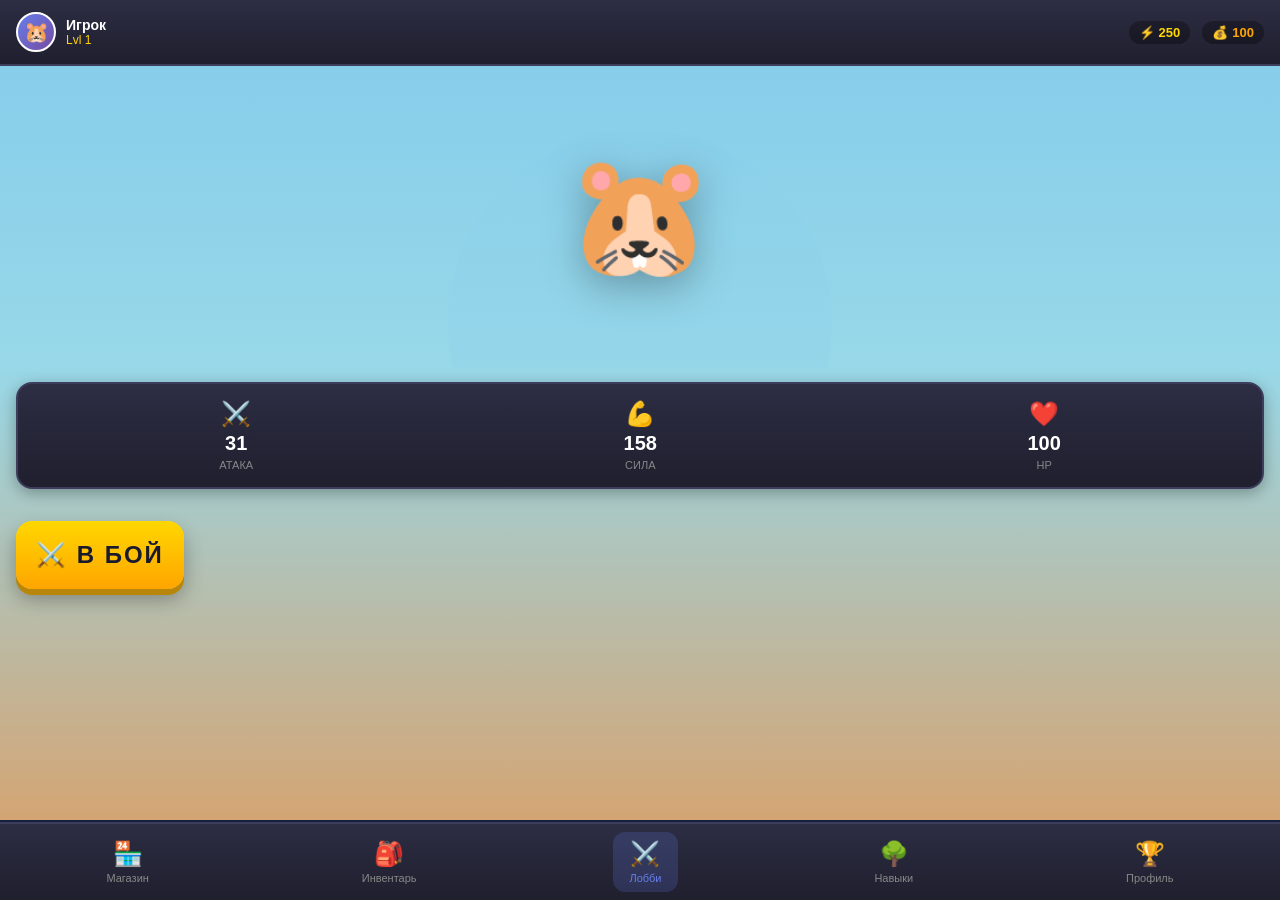
==== webapp/index.html @ 53d618ab "first commit" ====
<!DOCTYPE html>
<html lang="ru">
<head>
    <meta charset="UTF-8" />
    <meta name="viewport" content="width=device-width, initial-scale=1.0, maximum-scale=1.0, user-scalable=no" />
    <title>⚔️ RPG Игра</title>
    <script src="https://telegram.org/js/telegram-web-app.js"></script>
    <style>
        * {
            box-sizing: border-box;
            margin: 0;
            padding: 0;
            -webkit-tap-highlight-color: transparent;
        }

        body {
            font-family: -apple-system, BlinkMacSystemFont, 'Segoe UI', Roboto, Helvetica, Arial, sans-serif;
            background: linear-gradient(180deg, #1a1a2e 0%, #16213e 100%);
            color: white;
            height: 100vh;
            display: flex;
            flex-direction: column;
            overflow: hidden;
            position: relative;
        }

        /* Верхняя панель */
        .top-bar {
            background: linear-gradient(180deg, #2d2d44 0%, #1f1f2e 100%);
            padding: 12px 16px;
            display: flex;
            justify-content: space-between;
            align-items: center;
            border-bottom: 2px solid #3d3d5c;
            box-shadow: 0 2px 10px rgba(0,0,0,0.3);
        }

        .user-info {
            display: flex;
            align-items: center;
            gap: 10px;
        }

        .user-avatar {
            width: 40px;
            height: 40px;
            background: linear-gradient(135deg, #667eea 0%, #764ba2 100%);
            border-radius: 50%;
            display: flex;
            align-items: center;
            justify-content: center;
            font-size: 20px;
            border: 2px solid #fff;
        }

        .user-details {
            display: flex;
            flex-direction: column;
        }

        .username {
            font-weight: bold;
            font-size: 14px;
            color: #fff;
        }

        .user-level {
            font-size: 12px;
            color: #ffd700;
        }

        .resources {
            display: flex;
            gap: 12px;
        }

        .resource {
            display: flex;
            align-items: center;
            gap: 4px;
            background: rgba(0,0,0,0.3);
            padding: 4px 10px;
            border-radius: 20px;
            font-size: 13px;
            font-weight: bold;
        }

        .energy { color: #ffd700; }
        .gold { color: #ffa500; }

        /* Основной контент */
        .main-content {
            flex: 1;
            overflow-y: auto;
            padding-bottom: 80px;
        }

        .screen {
            display: none;
            min-height: 100%;
        }

        .active {
            display: block;
        }

        /* Лобби (главный экран) */
        .lobby-screen {
            background: linear-gradient(180deg, #87CEEB 0%, #98D8E8 40%, #d4a574 100%);
            position: relative;
            min-height: 100%;
        }

        .castle-bg {
            position: absolute;
            top: 0;
            left: 0;
            right: 0;
            height: 40%;
            background: url('data:image/svg+xml,<svg xmlns="http://www.w3.org/2000/svg" viewBox="0 0 100 100"><rect fill="%23d4a574" x="0" y="60" width="100" height="40"/><rect fill="%23c49464" x="10" y="40" width="20" height="60"/><rect fill="%23c49464" x="70" y="35" width="20" height="65"/><rect fill="%23b48454" x="35" y="50" width="30" height="50"/><circle fill="%2387CEEB" cx="50" cy="20" r="15" opacity="0.3"/></svg>');
            background-size: cover;
            opacity: 0.6;
        }

        .character-container {
            position: relative;
            height: 300px;
            display: flex;
            align-items: center;
            justify-content: center;
            z-index: 1;
        }

        .character {
            font-size: 120px;
            filter: drop-shadow(0 10px 20px rgba(0,0,0,0.3));
            animation: float 3s ease-in-out infinite;
        }

        @keyframes float {
            0%, 100% { transform: translateY(0); }
            50% { transform: translateY(-10px); }
        }

        .stats-panel {
            background: linear-gradient(180deg, #2d2d44 0%, #1f1f2e 100%);
            margin: 16px;
            border-radius: 16px;
            padding: 16px;
            display: flex;
            justify-content: space-around;
            box-shadow: 0 4px 15px rgba(0,0,0,0.3);
            border: 2px solid #3d3d5c;
        }

        .stat-item {
            display: flex;
            flex-direction: column;
            align-items: center;
            gap: 4px;
        }

        .stat-icon {
            font-size: 24px;
        }

        .stat-value {
            font-size: 20px;
            font-weight: bold;
            color: #fff;
        }

        .stat-label {
            font-size: 11px;
            color: #888;
            text-transform: uppercase;
        }

        .battle-button {
            margin: 16px;
            padding: 20px;
            background: linear-gradient(180deg, #ffd700 0%, #ffa500 100%);
            border: none;
            border-radius: 16px;
            font-size: 24px;
            font-weight: bold;
            color: #1a1a2e;
            cursor: pointer;
            box-shadow: 0 6px 0 #b8860b, 0 10px 20px rgba(0,0,0,0.3);
            transition: all 0.1s;
            text-transform: uppercase;
            letter-spacing: 2px;
        }

        .battle-button:active {
            transform: translateY(4px);
            box-shadow: 0 2px 0 #b8860b, 0 4px 10px rgba(0,0,0,0.3);
        }

        /* Нижняя навигация */
        .bottom-nav {
            position: fixed;
            bottom: 0;
            left: 0;
            right: 0;
            background: linear-gradient(180deg, #2d2d44 0%, #1f1f2e 100%);
            display: flex;
            justify-content: space-around;
            padding: 8px 0;
            border-top: 2px solid #3d3d5c;
            z-index: 100;
        }

        .nav-item {
            display: flex;
            flex-direction: column;
            align-items: center;
            gap: 4px;
            padding: 8px 16px;
            cursor: pointer;
            transition: all 0.2s;
            border-radius: 12px;
            margin: 0 4px;
        }

        .nav-item.active {
            background: rgba(102, 126, 234, 0.2);
        }

        .nav-icon {
            font-size: 24px;
        }

        .nav-label {
            font-size: 11px;
            color: #888;
            font-weight: 500;
        }

        .nav-item.active .nav-label {
            color: #667eea;
        }

        /* Экраны инвентаря и прокачки */
        .inventory-grid {
            display: grid;
            grid-template-columns: repeat(3, 1fr);
            gap: 12px;
            padding: 16px;
        }

        .equipment-slot {
            aspect-ratio: 1;
            background: linear-gradient(180deg, #2d2d44 0%, #1f1f2e 100%);
            border: 2px solid #3d3d5c;
            border-radius: 12px;
            display: flex;
            flex-direction: column;
            align-items: center;
            justify-content: center;
            gap: 8px;
            cursor: pointer;
            transition: all 0.2s;
        }

        .equipment-slot:hover {
            border-color: #667eea;
            transform: translateY(-2px);
        }

        .equipment-slot.filled {
            border-color: #ffd700;
            background: linear-gradient(180deg, #3d3d5c 0%, #2d2d44 100%);
        }

        .slot-icon {
            font-size: 32px;
        }

        .slot-label {
            font-size: 11px;
            color: #888;
        }

        .slot-bonus {
            font-size: 12px;
            color: #00ff00;
            font-weight: bold;
        }

        /* Дерево навыков */
        .skill-tree {
            padding: 16px;
            display: flex;
            flex-direction: column;
            gap: 16px;
        }

        .skill-row {
            display: flex;
            justify-content: center;
            gap: 16px;
        }

        .skill-node {
            width: 70px;
            height: 70px;
            background: linear-gradient(180deg, #2d2d44 0%, #1f1f2e 100%);
            border: 3px solid #3d3d5c;
            border-radius: 16px;
            display: flex;
            flex-direction: column;
            align-items: center;
            justify-content: center;
            cursor: pointer;
            transition: all 0.2s;
            position: relative;
        }

        .skill-node.unlocked {
            border-color: #667eea;
            background: linear-gradient(180deg, #667eea 0%, #764ba2 100%);
        }

        .skill-node.maxed {
            border-color: #ffd700;
        }

        .skill-icon {
            font-size: 28px;
        }

        .skill-bonus {
            font-size: 12px;
            font-weight: bold;
            margin-top: 2px;
        }

        /* Формы и кнопки */
        .form-container {
            padding: 20px;
            background: linear-gradient(180deg, #2d2d44 0%, #1f1f2e 100%);
            margin: 16px;
            border-radius: 16px;
            border: 2px solid #3d3d5c;
        }

        .form-title {
            font-size: 20px;
            margin-bottom: 20px;
            text-align: center;
            color: #ffd700;
        }

        input, select {
            width: 100%;
            padding: 14px;
            margin: 10px 0;
            background: #1a1a2e;
            border: 2px solid #3d3d5c;
            border-radius: 12px;
            color: white;
            font-size: 16px;
            outline: none;
        }

        input:focus, select:focus {
            border-color: #667eea;
        }

        .action-btn {
            width: 100%;
            padding: 16px;
            margin: 10px 0;
            background: linear-gradient(180deg, #667eea 0%, #764ba2 100%);
            border: none;
            border-radius: 12px;
            color: white;
            font-size: 16px;
            font-weight: bold;
            cursor: pointer;
            transition: all 0.2s;
        }

        .action-btn:active {
            transform: scale(0.98);
        }

        .back-btn {
            background: #3d3d5c;
        }

        /* Бои */
        .battle-arena {
            padding: 20px;
            min-height: 100%;
            background: linear-gradient(180deg, #1a1a2e 0%, #2d1f3d 100%);
        }

        .fighter {
            background: linear-gradient(180deg, #2d2d44 0%, #1f1f2e 100%);
            border-radius: 16px;
            padding: 20px;
            margin: 16px 0;
            border: 2px solid #3d3d5c;
        }

        .fighter-name {
            font-size: 18px;
            font-weight: bold;
            margin-bottom: 12px;
            text-align: center;
        }

        .hp-bar-container {
            background: #1a1a2e;
            height: 24px;
            border-radius: 12px;
            overflow: hidden;
            margin: 8px 0;
            border: 2px solid #3d3d5c;
        }

        .hp-bar {
            height: 100%;
            transition: width 0.3s ease;
            border-radius: 10px;
        }

        .hp-bar.player { background: linear-gradient(90deg, #00ff00, #00cc00); }
        .hp-bar.enemy { background: linear-gradient(90deg, #ff4444, #cc0000); }

        .hp-text {
            text-align: center;
            font-size: 14px;
            margin-top: 4px;
            font-weight: bold;
        }

        .battle-actions {
            display: grid;
            grid-template-columns: 1fr 1fr;
            gap: 12px;
            margin: 20px 0;
        }

        .battle-log {
            background: rgba(0,0,0,0.5);
            border-radius: 12px;
            padding: 12px;
            max-height: 150px;
            overflow-y: auto;
            font-size: 13px;
            margin: 16px 0;
        }

        .log-entry {
            margin: 4px 0;
            padding: 4px;
            border-left: 3px solid #667eea;
            padding-left: 8px;
        }

        /* Toast уведомления */
        .toast {
            position: fixed;
            top: 80px;
            left: 50%;
            transform: translateX(-50%);
            background: linear-gradient(180deg, #2d2d44 0%, #1f1f2e 100%);
            color: white;
            padding: 14px 24px;
            border-radius: 12px;
            z-index: 1000;
            font-size: 14px;
            box-shadow: 0 4px 15px rgba(0,0,0,0.4);
            border: 2px solid #667eea;
            animation: slideDown 0.3s ease;
        }

        @keyframes slideDown {
            from { transform: translateX(-50%) translateY(-20px); opacity: 0; }
            to { transform: translateX(-50%) translateY(0); opacity: 1; }
        }

        /* Скроллбар */
        ::-webkit-scrollbar {
            width: 6px;
        }

        ::-webkit-scrollbar-track {
            background: #1a1a2e;
        }

        ::-webkit-scrollbar-thumb {
            background: #3d3d5c;
            border-radius: 3px;
        }

        ::-webkit-scrollbar-thumb:hover {
            background: #667eea;
        }
    </style>
</head>
<body>
<!-- Верхняя панель -->
<div class="top-bar">
    <div class="user-info">
        <div class="user-avatar">🐹</div>
        <div class="user-details">
            <div class="username" id="top-username">Игрок</div>
            <div class="user-level">Lvl <span id="top-level">1</span></div>
        </div>
    </div>
    <div class="resources">
        <div class="resource energy">⚡ <span id="top-energy">250</span></div>
        <div class="resource gold">💰 <span id="top-gold">100</span></div>
    </div>
</div>

<!-- Основной контент -->
<div class="main-content">
    <!-- Лобби -->
    <div id="lobby-screen" class="screen active lobby-screen">
        <div class="castle-bg"></div>
        <div class="character-container">
            <div class="character" id="lobby-character">🐹</div>
        </div>

        <div class="stats-panel">
            <div class="stat-item">
                <div class="stat-icon">⚔️</div>
                <div class="stat-value" id="stat-attack">31</div>
                <div class="stat-label">Атака</div>
            </div>
            <div class="stat-item">
                <div class="stat-icon">💪</div>
                <div class="stat-value" id="stat-power">158</div>
                <div class="stat-label">Сила</div>
            </div>
            <div class="stat-item">
                <div class="stat-icon">❤️</div>
                <div class="stat-value" id="stat-hp">100</div>
                <div class="stat-label">HP</div>
            </div>
        </div>

        <button class="battle-button" onclick="showScreen('battle-select')">
            ⚔️ В БОЙ
        </button>
    </div>

    <!-- Создание персонажа -->
    <div id="create-screen" class="screen">
        <div class="form-container">
            <div class="form-title">🆕 Создание героя</div>
            <input type="text" id="name" placeholder="Имя персонажа" maxlength="30" />
            <select id="race">
                <option value="Человек">🧑 Человек</option>
                <option value="Эльф">🧝 Эльф</option>
                <option value="Орк">👹 Орк</option>
                <option value="Гном">🧔 Гном</option>
                <option value="Некромант">💀 Некромант</option>
            </select>
            <select id="class">
                <option value="Воин">⚔️ Воин</option>
                <option value="Маг">🔮 Маг</option>
                <option value="Лучник">🏹 Лучник</option>
                <option value="Вор">🎭 Вор</option>
                <option value="Жрец">🩸 Жрец</option>
                <option value="Паладин">🛡️ Паладин</option>
            </select>
            <button class="action-btn" onclick="createCharacter()">Создать героя</button>
        </div>
    </div>

    <!-- Выбор боя -->
    <div id="battle-select-screen" class="screen">
        <div class="form-container">
            <div class="form-title">⚔️ Выбор противника</div>
            <button class="action-btn" onclick="startBattle('Слизень', 1)">🦠 Слизень (Lvl 1)</button>
            <button class="action-btn" onclick="startBattle('Волк', 3)">🐺 Волк (Lvl 3)</button>
            <button class="action-btn" onclick="startBattle('Орк', 5)">👹 Орк (Lvl 5)</button>
            <button class="action-btn" onclick="startBattle('Дракон', 10)">🐉 Дракон (Lvl 10)</button>
            <button class="action-btn back-btn" onclick="showScreen('lobby')">← Назад</button>
        </div>
    </div>

    <!-- Бой -->
    <div id="battle-screen" class="screen">
        <div class="battle-arena">
            <div class="fighter">
                <div class="fighter-name">️ Ваш герой</div>
                <div class="hp-bar-container">
                    <div id="player-hp-bar" class="hp-bar player" style="width: 100%"></div>
                </div>
                <div class="hp-text"><span id="player-hp">100</span> / <span id="player-max-hp">100</span> HP</div>
            </div>

            <div class="fighter">
                <div class="fighter-name" id="monster-name">👹 Монстр</div>
                <div class="hp-bar-container">
                    <div id="monster-hp-bar" class="hp-bar enemy" style="width: 100%"></div>
                </div>
                <div class="hp-text"><span id="monster-hp">50</span> / <span id="monster-max-hp">50</span> HP</div>
            </div>

            <div class="battle-actions">
                <button class="action-btn" onclick="playerAttack()">⚔️ Атака</button>
                <button class="action-btn" id="potion-btn" onclick="useHealthPotion()">🧪 Зелье</button>
            </div>

            <div class="battle-log" id="battle-log"></div>
        </div>
    </div>

    <!-- Инвентарь -->
    <div id="inventory-screen" class="screen">
        <div class="form-container">
            <div class="form-title">🎒 Экипировка</div>
        </div>
        <div class="inventory-grid">
            <div class="equipment-slot" onclick="equipItem('weapon')">
                <div class="slot-icon">⚔️</div>
                <div class="slot-label">Оружие</div>
                <div class="slot-bonus" id="bonus-weapon">+0</div>
            </div>
            <div class="equipment-slot" onclick="equipItem('helmet')">
                <div class="slot-icon">🪖</div>
                <div class="slot-label">Шлем</div>
                <div class="slot-bonus" id="bonus-helmet">+0</div>
            </div>
            <div class="equipment-slot" onclick="equipItem('armor')">
                <div class="slot-icon">👕</div>
                <div class="slot-label">Броня</div>
                <div class="slot-bonus" id="bonus-armor">+0</div>
            </div>
            <div class="equipment-slot" onclick="equipItem('boots')">
                <div class="slot-icon">👢</div>
                <div class="slot-label">Сапоги</div>
                <div class="slot-bonus" id="bonus-boots">+0</div>
            </div>
            <div class="equipment-slot" onclick="equipItem('ring')">
                <div class="slot-icon">💍</div>
                <div class="slot-label">Кольцо</div>
                <div class="slot-bonus" id="bonus-ring">+0</div>
            </div>
            <div class="equipment-slot" onclick="equipItem('amulet')">
                <div class="slot-icon">📿</div>
                <div class="slot-label">Амулет</div>
                <div class="slot-bonus" id="bonus-amulet">+0</div>
            </div>
        </div>
        <div class="form-container" style="margin-top: 16px;">
            <div class="form-title">🎒 Предметы</div>
            <div id="inventory-items">
                <p style="text-align: center; color: #888; padding: 20px;">Инвентарь пуст</p>
            </div>
        </div>
    </div>

    <!-- Дерево навыков -->
    <div id="skill-tree-screen" class="screen">
        <div class="form-container">
            <div class="form-title">🌳 Дерево навыков</div>
            <div style="text-align: center; margin-bottom: 16px; color: #ffd700;">
                Очки навыков: <span id="skill-points">0</span>
            </div>
        </div>
        <div class="skill-tree">
            <div class="skill-row">
                <div class="skill-node unlocked" onclick="upgradeSkill('str')">
                    <div class="skill-icon">💪</div>
                    <div class="skill-bonus">+5</div>
                </div>
                <div class="skill-node unlocked" onclick="upgradeSkill('con')">
                    <div class="skill-icon">❤️</div>
                    <div class="skill-bonus">+14</div>
                </div>
                <div class="skill-node unlocked" onclick="upgradeSkill('dex')">
                    <div class="skill-icon">⚡</div>
                    <div class="skill-bonus">+2</div>
                </div>
            </div>
            <div class="skill-row">
                <div class="skill-node" onclick="upgradeSkill('str2')">
                    <div class="skill-icon">💀</div>
                    <div class="skill-bonus">+2%</div>
                </div>
                <div class="skill-node" onclick="upgradeSkill('con2')">
                    <div class="skill-icon">️</div>
                    <div class="skill-bonus">+15</div>
                </div>
                <div class="skill-node" onclick="upgradeSkill('dex2')">
                    <div class="skill-icon">🎯</div>
                    <div class="skill-bonus">+2</div>
                </div>
            </div>
        </div>
    </div>

    <!-- Магазин -->
    <div id="shop-screen" class="screen">
        <div class="form-container">
            <div class="form-title">🛒 Магазин</div>
            <button class="action-btn" onclick="buyItem('health_potion')">🧪 Зелье здоровья (+50 HP)<br><small>100 💰</small></button>
            <button class="action-btn" onclick="buyItem('mana_potion')">⚡ Зелье маны (+30 MP)<br><small>80 💰</small></button>
            <button class="action-btn" onclick="buyItem('sword')">⚔️ Меч (+10 ATK)<br><small>500 💰</small></button>
            <button class="action-btn" onclick="buyItem('shield')">🛡️ Щит (+15 DEF)<br><small>450 💰</small></button>
        </div>
    </div>

    <!-- Профиль -->
    <div id="profile-screen" class="screen">
        <div class="form-container">
            <div class="form-title">👤 Профиль</div>
            <div style="text-align: center; margin: 20px 0;">
                <div style="font-size: 80px; margin-bottom: 10px;">🐹</div>
                <div style="font-size: 24px; font-weight: bold;" id="p-name">Игрок</div>
                <div style="color: #ffd700; margin-top: 8px;">Уровень <span id="p-level">1</span></div>
            </div>
            <div style="background: #1a1a2e; padding: 16px; border-radius: 12px; margin: 12px 0;">
                <div style="display: flex; justify-content: space-between; margin: 8px 0;">
                    <span>Опыт:</span>
                    <span id="p-exp">0 / 100</span>
                </div>
                <div style="display: flex; justify-content: space-between; margin: 8px 0;">
                    <span>Золото:</span>
                    <span id="p-gold" style="color: #ffd700;">100</span>
                </div>
                <div style="display: flex; justify-content: space-between; margin: 8px 0;">
                    <span>Побед:</span>
                    <span id="p-wins">0</span>
                </div>
            </div>
        </div>
    </div>
</div>

<!-- Нижняя навигация -->
<div class="bottom-nav">
    <div class="nav-item" onclick="showScreen('shop')">
        <div class="nav-icon">🏪</div>
        <div class="nav-label">Магазин</div>
    </div>
    <div class="nav-item" onclick="showScreen('inventory')">
        <div class="nav-icon">🎒</div>
        <div class="nav-label">Инвентарь</div>
    </div>
    <div class="nav-item active" onclick="showScreen('lobby')">
        <div class="nav-icon">⚔️</div>
        <div class="nav-label">Лобби</div>
    </div>
    <div class="nav-item" onclick="showScreen('skill-tree')">
        <div class="nav-icon">🌳</div>
        <div class="nav-label">Навыки</div>
    </div>
    <div class="nav-item" onclick="showScreen('profile')">
        <div class="nav-icon">🏆</div>
        <div class="nav-label">Профиль</div>
    </div>
</div>

<script>
    const tg = Telegram.WebApp;
    tg.expand();
    tg.ready();

    // Глобальные переменные
    let playerData = {
        name: 'Игрок',
        level: 1,
        exp: 0,
        gold: 100,
        energy: 250,
        attack: 31,
        power: 158,
        hp: 100,
        maxHp: 100,
        inventory: {},
        equipment: {},
        skillPoints: 0
    };

    let battleState = null;

    // Навигация
    function showScreen(screenId) {
        // Скрываем все экраны
        document.querySelectorAll('.screen').forEach(s => s.classList.remove('active'));

        // Показываем нужный
        const targetScreen = document.getElementById(screenId + '-screen');
        if (targetScreen) {
            targetScreen.classList.add('active');
        }

        // Обновляем активную кнопку навигации
        document.querySelectorAll('.nav-item').forEach(item => {
            item.classList.remove('active');
        });

        // Находим соответствующую кнопку (упрощённо)
        const navMap = {
            'lobby': 2,
            'inventory': 1,
            'skill-tree': 3,
            'shop': 0,
            'profile': 4
        };

        if (navMap[screenId] !== undefined) {
            document.querySelectorAll('.nav-item')[navMap[screenId]].classList.add('active');
        }

        // Загружаем данные если нужно
        if (screenId === 'profile') loadPlayer();
        if (screenId === 'inventory') loadInventory();
        if (screenId === 'lobby') updateLobby();
    }

    // Обновление лобби
    function updateLobby() {
        document.getElementById('stat-attack').textContent = playerData.attack;
        document.getElementById('stat-power').textContent = playerData.power;
        document.getElementById('stat-hp').textContent = playerData.hp;
        updateTopBar();
    }

    // Обновление верхней панели
    function updateTopBar() {
        document.getElementById('top-username').textContent = playerData.name;
        document.getElementById('top-level').textContent = playerData.level;
        document.getElementById('top-energy').textContent = playerData.energy;
        document.getElementById('top-gold').textContent = playerData.gold;
    }

    // Toast уведомления
    function showToast(message) {
        const existing = document.querySelector('.toast');
        if (existing) existing.remove();

        const toast = document.createElement('div');
        toast.className = 'toast';
        toast.textContent = message;
        document.body.appendChild(toast);
        setTimeout(() => toast.remove(), 3000);
    }

    // Создание персонажа
    async function createCharacter() {
        const name = document.getElementById("name").value.trim();
        const race = document.getElementById("race").value;
        const cls = document.getElementById("class").value;

        if (name.length < 3) {
            showToast("Имя должно быть от 3 символов");
            return;
        }

        const baseAttrs = {
            "Воин": { str: 8, con: 10, dex: 6, int: 4 },
            "Маг": { str: 4, con: 5, dex: 6, int: 10 },
            "Лучник": { str: 6, con: 6, dex: 10, int: 6 },
            "Вор": { str: 5, con: 5, dex: 12, int: 6 },
            "Жрец": { str: 5, con: 7, dex: 6, int: 9 },
            "Паладин": { str: 9, con: 9, dex: 5, int: 7 }
        };

        playerData.name = name;
        playerData.attack = baseAttrs[cls].str * 3;
        playerData.power = baseAttrs[cls].con * 10;
        playerData.maxHp = baseAttrs[cls].con * 10;
        playerData.hp = playerData.maxHp;

        showToast(`Герой ${name} создан!`);
        updateTopBar();
        updateLobby();
        showScreen('lobby');
    }

    // Загрузка игрока
    async function loadPlayer() {
        document.getElementById('p-name').textContent = playerData.name;
        document.getElementById('p-level').textContent = playerData.level;
        document.getElementById('p-exp').textContent = `${playerData.exp} / ${playerData.level * 100}`;
        document.getElementById('p-gold').textContent = playerData.gold;
    }

    // Инвентарь
    async function loadInventory() {
        const container = document.getElementById('inventory-items');
        if (Object.keys(playerData.inventory).length === 0) {
            container.innerHTML = '<p style="text-align: center; color: #888; padding: 20px;">Инвентарь пуст</p>';
        } else {
            container.innerHTML = '';
            for (const [item, count] of Object.entries(playerData.inventory)) {
                const div = document.createElement('div');
                div.style.cssText = 'background: #1a1a2e; padding: 12px; margin: 8px 0; border-radius: 8px; display: flex; justify-content: space-between; align-items: center;';
                div.innerHTML = `
                    <span>${getItemName(item)} ×${count}</span>
                    <button onclick="useItem('${item}')" style="background: #667eea; border: none; color: white; padding: 6px 12px; border-radius: 6px; cursor: pointer;">Использовать</button>
                `;
                container.appendChild(div);
            }
        }
    }

    function getItemName(item) {
        const names = {
            'health_potion': '🧪 Зелье здоровья',
            'mana_potion': '⚡ Зелье маны',
            'sword': '⚔️ Меч',
            'shield': '🛡️ Щит'
        };
        return names[item] || item;
    }

    async function useItem(item) {
        if (item === 'health_potion') {
            playerData.hp = Math.min(playerData.maxHp, playerData.hp + 50);
            playerData.inventory[item]--;
            if (playerData.inventory[item] <= 0) delete playerData.inventory[item];
            showToast('HP восстановлено!');
            updateLobby();
            loadInventory();
        }
    }

    function equipItem(slot) {
        showToast('Слот экипировки: ' + slot);
    }

    // Боевая система
    function startBattle(monsterName, level) {
        battleState = {
            monster: {
                name: monsterName,
                level,
                hp: level * 20,
                maxHp: level * 20,
                attack: Math.floor(level * 3 + Math.random() * 5)
            },
            player: {
                hp: playerData.hp,
                maxHp: playerData.maxHp,
                attack: playerData.attack
            }
        };

        document.getElementById('monster-name').textContent = `👹 ${monsterName} (Lvl ${level})`;
        document.getElementById('monster-hp').textContent = battleState.monster.hp;
        document.getElementById('monster-max-hp').textContent = battleState.monster.maxHp;
        document.getElementById('monster-hp-bar').style.width = '100%';

        document.getElementById('player-hp').textContent = battleState.player.hp;
        document.getElementById('player-max-hp').textContent = battleState.player.maxHp;
        document.getElementById('player-hp-bar').style.width = '100%';

        document.getElementById('battle-log').innerHTML = '';
        logBattle(`⚔️ Бой начался! Вы против ${monsterName} (ур. ${level})`);

        updatePotionButton();
        showScreen('battle');
    }

    function logBattle(text) {
        const log = document.getElementById('battle-log');
        const entry = document.createElement('div');
        entry.className = 'log-entry';
        entry.textContent = text;
        log.appendChild(entry);
        log.scrollTop = log.scrollHeight;
    }

    function playerAttack() {
        if (!battleState) return;

        const damage = Math.floor(battleState.player.attack * (0.8 + Math.random() * 0.4));
        battleState.monster.hp = Math.max(0, battleState.monster.hp - damage);

        updateMonsterHP();
        logBattle(`💥 Вы нанесли ${damage} урона!`);

        if (battleState.monster.hp <= 0) {
            setTimeout(() => endBattle(true), 500);
            return;
        }

        setTimeout(monsterAttack, 800);
    }

    function monsterAttack() {
        if (!battleState) return;

        const damage = Math.floor(battleState.monster.attack * (0.8 + Math.random() * 0.4));
        battleState.player.hp = Math.max(0, battleState.player.hp - damage);

        updatePlayerHP();
        logBattle(`🩸 ${battleState.monster.name} наносит ${damage} урона!`);

        if (battleState.player.hp <= 0) {
            setTimeout(() => endBattle(false), 500);
        }
    }

    function updateMonsterHP() {
        const { hp, maxHp } = battleState.monster;
        document.getElementById('monster-hp').textContent = hp;
        document.getElementById('monster-hp-bar').style.width = `${(hp / maxHp) * 100}%`;
    }

    function updatePlayerHP() {
        const { hp, maxHp } = battleState.player;
        document.getElementById('player-hp').textContent = hp;
        document.getElementById('player-hp-bar').style.width = `${(hp / maxHp) * 100}%`;
        playerData.hp = hp;
    }

    function updatePotionButton() {
        const potionBtn = document.getElementById('potion-btn');
        const hasPotion = playerData.inventory['health_potion'] > 0;
        potionBtn.disabled = !hasPotion;
        potionBtn.style.opacity = hasPotion ? '1' : '0.5';
    }

    function useHealthPotion() {
        if (battleState.player.hp >= battleState.player.maxHp) {
            showToast("HP полон!");
            return;
        }
        if (!playerData.inventory['health_potion']) {
            showToast("Нет зелий!");
            return;
        }

        battleState.player.hp = Math.min(battleState.player.maxHp, battleState.player.hp + 50);
        updatePlayerHP();
        playerData.inventory['health_potion']--;
        logBattle("💚 Вы использовали зелье здоровья!");
        updatePotionButton();
    }

    async function endBattle(win) {
        if (win) {
            const expReward = battleState.monster.level * 50;
            const goldReward = battleState.monster.level * 30;

            playerData.exp += expReward;
            playerData.gold += goldReward;

            // Level up check
            if (playerData.exp >= playerData.level * 100) {
                playerData.level++;
                playerData.exp = 0;
                playerData.maxHp += 20;
                playerData.hp = playerData.maxHp;
                playerData.attack += 5;
                showToast(`🎉 Уровень повышен! Теперь ${playerData.level}!`);
            } else {
                showToast(`🏆 Победа! +${expReward} XP, +${goldReward} 💰`);
            }

            logBattle(`✅ Победа! Получено ${expReward} опыта и ${goldReward} золота.`);
        } else {
            logBattle("💀 Вы проиграли...");
            showToast("Поражение...");
        }

        setTimeout(() => {
            updateTopBar();
            updateLobby();
            showScreen('lobby');
        }, 2000);
    }

    // Магазин
    function buyItem(item) {
        const prices = {
            'health_potion': 100,
            'mana_potion': 80,
            'sword': 500,
            'shield': 450
        };

        if (playerData.gold >= prices[item]) {
            playerData.gold -= prices[item];
            playerData.inventory[item] = (playerData.inventory[item] || 0) + 1;
            showToast(`Куплено: ${getItemName(item)}`);
            updateTopBar();
        } else {
            showToast("Недостаточно золота!");
        }
    }

    // Навыки
    function upgradeSkill(skill) {
        if (playerData.skillPoints > 0) {
            playerData.skillPoints--;
            showToast(`Навык ${skill} улучшен!`);
            document.getElementById('skill-points').textContent = playerData.skillPoints;
        } else {
            showToast("Нет очков навыков!");
        }
    }

    // Инициализация
    window.addEventListener('load', () => {
        updateTopBar();
        updateLobby();

        // Проверяем Telegram WebApp
        if (tg.initDataUnsafe?.user) {
            const user = tg.initDataUnsafe.user;
            playerData.name = user.first_name || 'Игрок';
            updateTopBar();
        }
    });
</script>
</body>
</html>
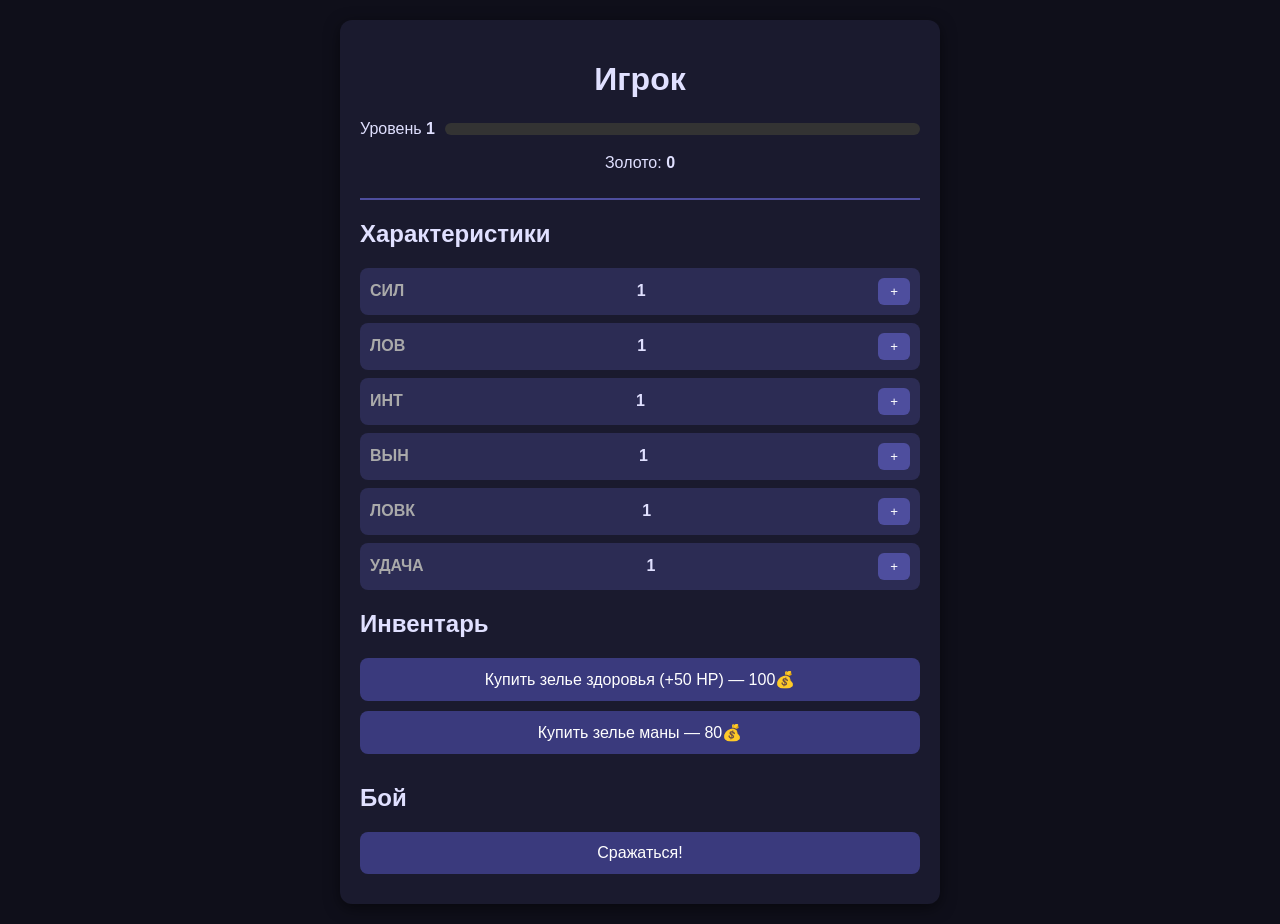
==== commit 132fa134: "обавил продвинутое меню персонажа" ====
--- a/webapp/index.html
+++ b/webapp/index.html
@@ -2,1120 +2,74 @@
 <html lang="ru">
 <head>
     <meta charset="UTF-8" />
-    <meta name="viewport" content="width=device-width, initial-scale=1.0, maximum-scale=1.0, user-scalable=no" />
-    <title>⚔️ RPG Игра</title>
-    <script src="https://telegram.org/js/telegram-web-app.js"></script>
-    <style>
-        * {
-            box-sizing: border-box;
-            margin: 0;
-            padding: 0;
-            -webkit-tap-highlight-color: transparent;
-        }
-
-        body {
-            font-family: -apple-system, BlinkMacSystemFont, 'Segoe UI', Roboto, Helvetica, Arial, sans-serif;
-            background: linear-gradient(180deg, #1a1a2e 0%, #16213e 100%);
-            color: white;
-            height: 100vh;
-            display: flex;
-            flex-direction: column;
-            overflow: hidden;
-            position: relative;
-        }
-
-        /* Верхняя панель */
-        .top-bar {
-            background: linear-gradient(180deg, #2d2d44 0%, #1f1f2e 100%);
-            padding: 12px 16px;
-            display: flex;
-            justify-content: space-between;
-            align-items: center;
-            border-bottom: 2px solid #3d3d5c;
-            box-shadow: 0 2px 10px rgba(0,0,0,0.3);
-        }
-
-        .user-info {
-            display: flex;
-            align-items: center;
-            gap: 10px;
-        }
-
-        .user-avatar {
-            width: 40px;
-            height: 40px;
-            background: linear-gradient(135deg, #667eea 0%, #764ba2 100%);
-            border-radius: 50%;
-            display: flex;
-            align-items: center;
-            justify-content: center;
-            font-size: 20px;
-            border: 2px solid #fff;
-        }
-
-        .user-details {
-            display: flex;
-            flex-direction: column;
-        }
-
-        .username {
-            font-weight: bold;
-            font-size: 14px;
-            color: #fff;
-        }
-
-        .user-level {
-            font-size: 12px;
-            color: #ffd700;
-        }
-
-        .resources {
-            display: flex;
-            gap: 12px;
-        }
-
-        .resource {
-            display: flex;
-            align-items: center;
-            gap: 4px;
-            background: rgba(0,0,0,0.3);
-            padding: 4px 10px;
-            border-radius: 20px;
-            font-size: 13px;
-            font-weight: bold;
-        }
-
-        .energy { color: #ffd700; }
-        .gold { color: #ffa500; }
-
-        /* Основной контент */
-        .main-content {
-            flex: 1;
-            overflow-y: auto;
-            padding-bottom: 80px;
-        }
-
-        .screen {
-            display: none;
-            min-height: 100%;
-        }
-
-        .active {
-            display: block;
-        }
-
-        /* Лобби (главный экран) */
-        .lobby-screen {
-            background: linear-gradient(180deg, #87CEEB 0%, #98D8E8 40%, #d4a574 100%);
-            position: relative;
-            min-height: 100%;
-        }
-
-        .castle-bg {
-            position: absolute;
-            top: 0;
-            left: 0;
-            right: 0;
-            height: 40%;
-            background: url('data:image/svg+xml,<svg xmlns="http://www.w3.org/2000/svg" viewBox="0 0 100 100"><rect fill="%23d4a574" x="0" y="60" width="100" height="40"/><rect fill="%23c49464" x="10" y="40" width="20" height="60"/><rect fill="%23c49464" x="70" y="35" width="20" height="65"/><rect fill="%23b48454" x="35" y="50" width="30" height="50"/><circle fill="%2387CEEB" cx="50" cy="20" r="15" opacity="0.3"/></svg>');
-            background-size: cover;
-            opacity: 0.6;
-        }
-
-        .character-container {
-            position: relative;
-            height: 300px;
-            display: flex;
-            align-items: center;
-            justify-content: center;
-            z-index: 1;
-        }
-
-        .character {
-            font-size: 120px;
-            filter: drop-shadow(0 10px 20px rgba(0,0,0,0.3));
-            animation: float 3s ease-in-out infinite;
-        }
-
-        @keyframes float {
-            0%, 100% { transform: translateY(0); }
-            50% { transform: translateY(-10px); }
-        }
-
-        .stats-panel {
-            background: linear-gradient(180deg, #2d2d44 0%, #1f1f2e 100%);
-            margin: 16px;
-            border-radius: 16px;
-            padding: 16px;
-            display: flex;
-            justify-content: space-around;
-            box-shadow: 0 4px 15px rgba(0,0,0,0.3);
-            border: 2px solid #3d3d5c;
-        }
-
-        .stat-item {
-            display: flex;
-            flex-direction: column;
-            align-items: center;
-            gap: 4px;
-        }
-
-        .stat-icon {
-            font-size: 24px;
-        }
-
-        .stat-value {
-            font-size: 20px;
-            font-weight: bold;
-            color: #fff;
-        }
-
-        .stat-label {
-            font-size: 11px;
-            color: #888;
-            text-transform: uppercase;
-        }
-
-        .battle-button {
-            margin: 16px;
-            padding: 20px;
-            background: linear-gradient(180deg, #ffd700 0%, #ffa500 100%);
-            border: none;
-            border-radius: 16px;
-            font-size: 24px;
-            font-weight: bold;
-            color: #1a1a2e;
-            cursor: pointer;
-            box-shadow: 0 6px 0 #b8860b, 0 10px 20px rgba(0,0,0,0.3);
-            transition: all 0.1s;
-            text-transform: uppercase;
-            letter-spacing: 2px;
-        }
-
-        .battle-button:active {
-            transform: translateY(4px);
-            box-shadow: 0 2px 0 #b8860b, 0 4px 10px rgba(0,0,0,0.3);
-        }
-
-        /* Нижняя навигация */
-        .bottom-nav {
-            position: fixed;
-            bottom: 0;
-            left: 0;
-            right: 0;
-            background: linear-gradient(180deg, #2d2d44 0%, #1f1f2e 100%);
-            display: flex;
-            justify-content: space-around;
-            padding: 8px 0;
-            border-top: 2px solid #3d3d5c;
-            z-index: 100;
-        }
-
-        .nav-item {
-            display: flex;
-            flex-direction: column;
-            align-items: center;
-            gap: 4px;
-            padding: 8px 16px;
-            cursor: pointer;
-            transition: all 0.2s;
-            border-radius: 12px;
-            margin: 0 4px;
-        }
-
-        .nav-item.active {
-            background: rgba(102, 126, 234, 0.2);
-        }
-
-        .nav-icon {
-            font-size: 24px;
-        }
-
-        .nav-label {
-            font-size: 11px;
-            color: #888;
-            font-weight: 500;
-        }
-
-        .nav-item.active .nav-label {
-            color: #667eea;
-        }
-
-        /* Экраны инвентаря и прокачки */
-        .inventory-grid {
-            display: grid;
-            grid-template-columns: repeat(3, 1fr);
-            gap: 12px;
-            padding: 16px;
-        }
-
-        .equipment-slot {
-            aspect-ratio: 1;
-            background: linear-gradient(180deg, #2d2d44 0%, #1f1f2e 100%);
-            border: 2px solid #3d3d5c;
-            border-radius: 12px;
-            display: flex;
-            flex-direction: column;
-            align-items: center;
-            justify-content: center;
-            gap: 8px;
-            cursor: pointer;
-            transition: all 0.2s;
-        }
-
-        .equipment-slot:hover {
-            border-color: #667eea;
-            transform: translateY(-2px);
-        }
-
-        .equipment-slot.filled {
-            border-color: #ffd700;
-            background: linear-gradient(180deg, #3d3d5c 0%, #2d2d44 100%);
-        }
-
-        .slot-icon {
-            font-size: 32px;
-        }
-
-        .slot-label {
-            font-size: 11px;
-            color: #888;
-        }
-
-        .slot-bonus {
-            font-size: 12px;
-            color: #00ff00;
-            font-weight: bold;
-        }
-
-        /* Дерево навыков */
-        .skill-tree {
-            padding: 16px;
-            display: flex;
-            flex-direction: column;
-            gap: 16px;
-        }
-
-        .skill-row {
-            display: flex;
-            justify-content: center;
-            gap: 16px;
-        }
-
-        .skill-node {
-            width: 70px;
-            height: 70px;
-            background: linear-gradient(180deg, #2d2d44 0%, #1f1f2e 100%);
-            border: 3px solid #3d3d5c;
-            border-radius: 16px;
-            display: flex;
-            flex-direction: column;
-            align-items: center;
-            justify-content: center;
-            cursor: pointer;
-            transition: all 0.2s;
-            position: relative;
-        }
-
-        .skill-node.unlocked {
-            border-color: #667eea;
-            background: linear-gradient(180deg, #667eea 0%, #764ba2 100%);
-        }
-
-        .skill-node.maxed {
-            border-color: #ffd700;
-        }
-
-        .skill-icon {
-            font-size: 28px;
-        }
-
-        .skill-bonus {
-            font-size: 12px;
-            font-weight: bold;
-            margin-top: 2px;
-        }
-
-        /* Формы и кнопки */
-        .form-container {
-            padding: 20px;
-            background: linear-gradient(180deg, #2d2d44 0%, #1f1f2e 100%);
-            margin: 16px;
-            border-radius: 16px;
-            border: 2px solid #3d3d5c;
-        }
-
-        .form-title {
-            font-size: 20px;
-            margin-bottom: 20px;
-            text-align: center;
-            color: #ffd700;
-        }
-
-        input, select {
-            width: 100%;
-            padding: 14px;
-            margin: 10px 0;
-            background: #1a1a2e;
-            border: 2px solid #3d3d5c;
-            border-radius: 12px;
-            color: white;
-            font-size: 16px;
-            outline: none;
-        }
-
-        input:focus, select:focus {
-            border-color: #667eea;
-        }
-
-        .action-btn {
-            width: 100%;
-            padding: 16px;
-            margin: 10px 0;
-            background: linear-gradient(180deg, #667eea 0%, #764ba2 100%);
-            border: none;
-            border-radius: 12px;
-            color: white;
-            font-size: 16px;
-            font-weight: bold;
-            cursor: pointer;
-            transition: all 0.2s;
-        }
-
-        .action-btn:active {
-            transform: scale(0.98);
-        }
-
-        .back-btn {
-            background: #3d3d5c;
-        }
-
-        /* Бои */
-        .battle-arena {
-            padding: 20px;
-            min-height: 100%;
-            background: linear-gradient(180deg, #1a1a2e 0%, #2d1f3d 100%);
-        }
-
-        .fighter {
-            background: linear-gradient(180deg, #2d2d44 0%, #1f1f2e 100%);
-            border-radius: 16px;
-            padding: 20px;
-            margin: 16px 0;
-            border: 2px solid #3d3d5c;
-        }
-
-        .fighter-name {
-            font-size: 18px;
-            font-weight: bold;
-            margin-bottom: 12px;
-            text-align: center;
-        }
-
-        .hp-bar-container {
-            background: #1a1a2e;
-            height: 24px;
-            border-radius: 12px;
-            overflow: hidden;
-            margin: 8px 0;
-            border: 2px solid #3d3d5c;
-        }
-
-        .hp-bar {
-            height: 100%;
-            transition: width 0.3s ease;
-            border-radius: 10px;
-        }
-
-        .hp-bar.player { background: linear-gradient(90deg, #00ff00, #00cc00); }
-        .hp-bar.enemy { background: linear-gradient(90deg, #ff4444, #cc0000); }
-
-        .hp-text {
-            text-align: center;
-            font-size: 14px;
-            margin-top: 4px;
-            font-weight: bold;
-        }
-
-        .battle-actions {
-            display: grid;
-            grid-template-columns: 1fr 1fr;
-            gap: 12px;
-            margin: 20px 0;
-        }
-
-        .battle-log {
-            background: rgba(0,0,0,0.5);
-            border-radius: 12px;
-            padding: 12px;
-            max-height: 150px;
-            overflow-y: auto;
-            font-size: 13px;
-            margin: 16px 0;
-        }
-
-        .log-entry {
-            margin: 4px 0;
-            padding: 4px;
-            border-left: 3px solid #667eea;
-            padding-left: 8px;
-        }
-
-        /* Toast уведомления */
-        .toast {
-            position: fixed;
-            top: 80px;
-            left: 50%;
-            transform: translateX(-50%);
-            background: linear-gradient(180deg, #2d2d44 0%, #1f1f2e 100%);
-            color: white;
-            padding: 14px 24px;
-            border-radius: 12px;
-            z-index: 1000;
-            font-size: 14px;
-            box-shadow: 0 4px 15px rgba(0,0,0,0.4);
-            border: 2px solid #667eea;
-            animation: slideDown 0.3s ease;
-        }
-
-        @keyframes slideDown {
-            from { transform: translateX(-50%) translateY(-20px); opacity: 0; }
-            to { transform: translateX(-50%) translateY(0); opacity: 1; }
-        }
-
-        /* Скроллбар */
-        ::-webkit-scrollbar {
-            width: 6px;
-        }
-
-        ::-webkit-scrollbar-track {
-            background: #1a1a2e;
-        }
-
-        ::-webkit-scrollbar-thumb {
-            background: #3d3d5c;
-            border-radius: 3px;
-        }
-
-        ::-webkit-scrollbar-thumb:hover {
-            background: #667eea;
-        }
-    </style>
+    <meta name="viewport" content="width=device-width, initial-scale=1.0"/>
+    <title>Ролевая игра</title>
+    <link rel="stylesheet" href="style.css" />
 </head>
 <body>
-<!-- Верхняя панель -->
-<div class="top-bar">
-    <div class="user-info">
-        <div class="user-avatar">🐹</div>
-        <div class="user-details">
-            <div class="username" id="top-username">Игрок</div>
-            <div class="user-level">Lvl <span id="top-level">1</span></div>
-        </div>
-    </div>
-    <div class="resources">
-        <div class="resource energy">⚡ <span id="top-energy">250</span></div>
-        <div class="resource gold">💰 <span id="top-gold">100</span></div>
-    </div>
-</div>
+    <div class="container">
+        <!-- Шапка -->
+        <header>
+            <h1 id="player-name">Игрок</h1>
+            <div class="level-bar">
+                <span>Уровень <strong id="player-level">1</strong></span>
+                <div class="exp-container">
+                    <div class="exp-bar" id="exp-bar"></div>
+                </div>
+            </div>
+            <p>Золото: <strong id="gold">0</strong></p>
+        </header>
 
-<!-- Основной контент -->
-<div class="main-content">
-    <!-- Лобби -->
-    <div id="lobby-screen" class="screen active lobby-screen">
-        <div class="castle-bg"></div>
-        <div class="character-container">
-            <div class="character" id="lobby-character">🐹</div>
-        </div>
+        <!-- Характеристики -->
+        <section class="stats">
+            <h2>Характеристики</h2>
+            <div class="stat-row">
+                <label>СИЛ</label>
+                <span id="str">1</span>
+                <button onclick="upgradeStat('STR')">+</button>
+            </div>
+            <div class="stat-row">
+                <label>ЛОВ</label>
+                <span id="agi">1</span>
+                <button onclick="upgradeStat('AGI')">+</button>
+            </div>
+            <div class="stat-row">
+                <label>ИНТ</label>
+                <span id="int">1</span>
+                <button onclick="upgradeStat('INT')">+</button>
+            </div>
+            <div class="stat-row">
+                <label>ВЫН</label>
+                <span id="vit">1</span>
+                <button onclick="upgradeStat('VIT')">+</button>
+            </div>
+            <div class="stat-row">
+                <label>ЛОВК</label>
+                <span id="dex">1</span>
+                <button onclick="upgradeStat('DEX')">+</button>
+            </div>
+            <div class="stat-row">
+                <label>УДАЧА</label>
+                <span id="luk">1</span>
+                <button onclick="upgradeStat('LUK')">+</button>
+            </div>
+        </section>
 
-        <div class="stats-panel">
-            <div class="stat-item">
-                <div class="stat-icon">⚔️</div>
-                <div class="stat-value" id="stat-attack">31</div>
-                <div class="stat-label">Атака</div>
-            </div>
-            <div class="stat-item">
-                <div class="stat-icon">💪</div>
-                <div class="stat-value" id="stat-power">158</div>
-                <div class="stat-label">Сила</div>
-            </div>
-            <div class="stat-item">
-                <div class="stat-icon">❤️</div>
-                <div class="stat-value" id="stat-hp">100</div>
-                <div class="stat-label">HP</div>
-            </div>
-        </div>
+        <!-- Инвентарь -->
+        <section class="inventory">
+            <h2>Инвентарь</h2>
+            <button onclick="buyItem('health_potion')">Купить зелье здоровья (+50 HP) — 100💰</button>
+            <button onclick="buyItem('mana_potion')">Купить зелье маны — 80💰</button>
+            <div id="inventory-items"></div>
+        </section>
 
-        <button class="battle-button" onclick="showScreen('battle-select')">
-            ⚔️ В БОЙ
-        </button>
+        <!-- Бой -->
+        <section class="battle">
+            <h2>Бой</h2>
+            <button onclick="startBattle()">Сражаться!</button>
+        </section>
     </div>
 
-    <!-- Создание персонажа -->
-    <div id="create-screen" class="screen">
-        <div class="form-container">
-            <div class="form-title">🆕 Создание героя</div>
-            <input type="text" id="name" placeholder="Имя персонажа" maxlength="30" />
-            <select id="race">
-                <option value="Человек">🧑 Человек</option>
-                <option value="Эльф">🧝 Эльф</option>
-                <option value="Орк">👹 Орк</option>
-                <option value="Гном">🧔 Гном</option>
-                <option value="Некромант">💀 Некромант</option>
-            </select>
-            <select id="class">
-                <option value="Воин">⚔️ Воин</option>
-                <option value="Маг">🔮 Маг</option>
-                <option value="Лучник">🏹 Лучник</option>
-                <option value="Вор">🎭 Вор</option>
-                <option value="Жрец">🩸 Жрец</option>
-                <option value="Паладин">🛡️ Паладин</option>
-            </select>
-            <button class="action-btn" onclick="createCharacter()">Создать героя</button>
-        </div>
-    </div>
-
-    <!-- Выбор боя -->
-    <div id="battle-select-screen" class="screen">
-        <div class="form-container">
-            <div class="form-title">⚔️ Выбор противника</div>
-            <button class="action-btn" onclick="startBattle('Слизень', 1)">🦠 Слизень (Lvl 1)</button>
-            <button class="action-btn" onclick="startBattle('Волк', 3)">🐺 Волк (Lvl 3)</button>
-            <button class="action-btn" onclick="startBattle('Орк', 5)">👹 Орк (Lvl 5)</button>
-            <button class="action-btn" onclick="startBattle('Дракон', 10)">🐉 Дракон (Lvl 10)</button>
-            <button class="action-btn back-btn" onclick="showScreen('lobby')">← Назад</button>
-        </div>
-    </div>
-
-    <!-- Бой -->
-    <div id="battle-screen" class="screen">
-        <div class="battle-arena">
-            <div class="fighter">
-                <div class="fighter-name">️ Ваш герой</div>
-                <div class="hp-bar-container">
-                    <div id="player-hp-bar" class="hp-bar player" style="width: 100%"></div>
-                </div>
-                <div class="hp-text"><span id="player-hp">100</span> / <span id="player-max-hp">100</span> HP</div>
-            </div>
-
-            <div class="fighter">
-                <div class="fighter-name" id="monster-name">👹 Монстр</div>
-                <div class="hp-bar-container">
-                    <div id="monster-hp-bar" class="hp-bar enemy" style="width: 100%"></div>
-                </div>
-                <div class="hp-text"><span id="monster-hp">50</span> / <span id="monster-max-hp">50</span> HP</div>
-            </div>
-
-            <div class="battle-actions">
-                <button class="action-btn" onclick="playerAttack()">⚔️ Атака</button>
-                <button class="action-btn" id="potion-btn" onclick="useHealthPotion()">🧪 Зелье</button>
-            </div>
-
-            <div class="battle-log" id="battle-log"></div>
-        </div>
-    </div>
-
-    <!-- Инвентарь -->
-    <div id="inventory-screen" class="screen">
-        <div class="form-container">
-            <div class="form-title">🎒 Экипировка</div>
-        </div>
-        <div class="inventory-grid">
-            <div class="equipment-slot" onclick="equipItem('weapon')">
-                <div class="slot-icon">⚔️</div>
-                <div class="slot-label">Оружие</div>
-                <div class="slot-bonus" id="bonus-weapon">+0</div>
-            </div>
-            <div class="equipment-slot" onclick="equipItem('helmet')">
-                <div class="slot-icon">🪖</div>
-                <div class="slot-label">Шлем</div>
-                <div class="slot-bonus" id="bonus-helmet">+0</div>
-            </div>
-            <div class="equipment-slot" onclick="equipItem('armor')">
-                <div class="slot-icon">👕</div>
-                <div class="slot-label">Броня</div>
-                <div class="slot-bonus" id="bonus-armor">+0</div>
-            </div>
-            <div class="equipment-slot" onclick="equipItem('boots')">
-                <div class="slot-icon">👢</div>
-                <div class="slot-label">Сапоги</div>
-                <div class="slot-bonus" id="bonus-boots">+0</div>
-            </div>
-            <div class="equipment-slot" onclick="equipItem('ring')">
-                <div class="slot-icon">💍</div>
-                <div class="slot-label">Кольцо</div>
-                <div class="slot-bonus" id="bonus-ring">+0</div>
-            </div>
-            <div class="equipment-slot" onclick="equipItem('amulet')">
-                <div class="slot-icon">📿</div>
-                <div class="slot-label">Амулет</div>
-                <div class="slot-bonus" id="bonus-amulet">+0</div>
-            </div>
-        </div>
-        <div class="form-container" style="margin-top: 16px;">
-            <div class="form-title">🎒 Предметы</div>
-            <div id="inventory-items">
-                <p style="text-align: center; color: #888; padding: 20px;">Инвентарь пуст</p>
-            </div>
-        </div>
-    </div>
-
-    <!-- Дерево навыков -->
-    <div id="skill-tree-screen" class="screen">
-        <div class="form-container">
-            <div class="form-title">🌳 Дерево навыков</div>
-            <div style="text-align: center; margin-bottom: 16px; color: #ffd700;">
-                Очки навыков: <span id="skill-points">0</span>
-            </div>
-        </div>
-        <div class="skill-tree">
-            <div class="skill-row">
-                <div class="skill-node unlocked" onclick="upgradeSkill('str')">
-                    <div class="skill-icon">💪</div>
-                    <div class="skill-bonus">+5</div>
-                </div>
-                <div class="skill-node unlocked" onclick="upgradeSkill('con')">
-                    <div class="skill-icon">❤️</div>
-                    <div class="skill-bonus">+14</div>
-                </div>
-                <div class="skill-node unlocked" onclick="upgradeSkill('dex')">
-                    <div class="skill-icon">⚡</div>
-                    <div class="skill-bonus">+2</div>
-                </div>
-            </div>
-            <div class="skill-row">
-                <div class="skill-node" onclick="upgradeSkill('str2')">
-                    <div class="skill-icon">💀</div>
-                    <div class="skill-bonus">+2%</div>
-                </div>
-                <div class="skill-node" onclick="upgradeSkill('con2')">
-                    <div class="skill-icon">️</div>
-                    <div class="skill-bonus">+15</div>
-                </div>
-                <div class="skill-node" onclick="upgradeSkill('dex2')">
-                    <div class="skill-icon">🎯</div>
-                    <div class="skill-bonus">+2</div>
-                </div>
-            </div>
-        </div>
-    </div>
-
-    <!-- Магазин -->
-    <div id="shop-screen" class="screen">
-        <div class="form-container">
-            <div class="form-title">🛒 Магазин</div>
-            <button class="action-btn" onclick="buyItem('health_potion')">🧪 Зелье здоровья (+50 HP)<br><small>100 💰</small></button>
-            <button class="action-btn" onclick="buyItem('mana_potion')">⚡ Зелье маны (+30 MP)<br><small>80 💰</small></button>
-            <button class="action-btn" onclick="buyItem('sword')">⚔️ Меч (+10 ATK)<br><small>500 💰</small></button>
-            <button class="action-btn" onclick="buyItem('shield')">🛡️ Щит (+15 DEF)<br><small>450 💰</small></button>
-        </div>
-    </div>
-
-    <!-- Профиль -->
-    <div id="profile-screen" class="screen">
-        <div class="form-container">
-            <div class="form-title">👤 Профиль</div>
-            <div style="text-align: center; margin: 20px 0;">
-                <div style="font-size: 80px; margin-bottom: 10px;">🐹</div>
-                <div style="font-size: 24px; font-weight: bold;" id="p-name">Игрок</div>
-                <div style="color: #ffd700; margin-top: 8px;">Уровень <span id="p-level">1</span></div>
-            </div>
-            <div style="background: #1a1a2e; padding: 16px; border-radius: 12px; margin: 12px 0;">
-                <div style="display: flex; justify-content: space-between; margin: 8px 0;">
-                    <span>Опыт:</span>
-                    <span id="p-exp">0 / 100</span>
-                </div>
-                <div style="display: flex; justify-content: space-between; margin: 8px 0;">
-                    <span>Золото:</span>
-                    <span id="p-gold" style="color: #ffd700;">100</span>
-                </div>
-                <div style="display: flex; justify-content: space-between; margin: 8px 0;">
-                    <span>Побед:</span>
-                    <span id="p-wins">0</span>
-                </div>
-            </div>
-        </div>
-    </div>
-</div>
-
-<!-- Нижняя навигация -->
-<div class="bottom-nav">
-    <div class="nav-item" onclick="showScreen('shop')">
-        <div class="nav-icon">🏪</div>
-        <div class="nav-label">Магазин</div>
-    </div>
-    <div class="nav-item" onclick="showScreen('inventory')">
-        <div class="nav-icon">🎒</div>
-        <div class="nav-label">Инвентарь</div>
-    </div>
-    <div class="nav-item active" onclick="showScreen('lobby')">
-        <div class="nav-icon">⚔️</div>
-        <div class="nav-label">Лобби</div>
-    </div>
-    <div class="nav-item" onclick="showScreen('skill-tree')">
-        <div class="nav-icon">🌳</div>
-        <div class="nav-label">Навыки</div>
-    </div>
-    <div class="nav-item" onclick="showScreen('profile')">
-        <div class="nav-icon">🏆</div>
-        <div class="nav-label">Профиль</div>
-    </div>
-</div>
-
-<script>
-    const tg = Telegram.WebApp;
-    tg.expand();
-    tg.ready();
-
-    // Глобальные переменные
-    let playerData = {
-        name: 'Игрок',
-        level: 1,
-        exp: 0,
-        gold: 100,
-        energy: 250,
-        attack: 31,
-        power: 158,
-        hp: 100,
-        maxHp: 100,
-        inventory: {},
-        equipment: {},
-        skillPoints: 0
-    };
-
-    let battleState = null;
-
-    // Навигация
-    function showScreen(screenId) {
-        // Скрываем все экраны
-        document.querySelectorAll('.screen').forEach(s => s.classList.remove('active'));
-
-        // Показываем нужный
-        const targetScreen = document.getElementById(screenId + '-screen');
-        if (targetScreen) {
-            targetScreen.classList.add('active');
-        }
-
-        // Обновляем активную кнопку навигации
-        document.querySelectorAll('.nav-item').forEach(item => {
-            item.classList.remove('active');
-        });
-
-        // Находим соответствующую кнопку (упрощённо)
-        const navMap = {
-            'lobby': 2,
-            'inventory': 1,
-            'skill-tree': 3,
-            'shop': 0,
-            'profile': 4
-        };
-
-        if (navMap[screenId] !== undefined) {
-            document.querySelectorAll('.nav-item')[navMap[screenId]].classList.add('active');
-        }
-
-        // Загружаем данные если нужно
-        if (screenId === 'profile') loadPlayer();
-        if (screenId === 'inventory') loadInventory();
-        if (screenId === 'lobby') updateLobby();
-    }
-
-    // Обновление лобби
-    function updateLobby() {
-        document.getElementById('stat-attack').textContent = playerData.attack;
-        document.getElementById('stat-power').textContent = playerData.power;
-        document.getElementById('stat-hp').textContent = playerData.hp;
-        updateTopBar();
-    }
-
-    // Обновление верхней панели
-    function updateTopBar() {
-        document.getElementById('top-username').textContent = playerData.name;
-        document.getElementById('top-level').textContent = playerData.level;
-        document.getElementById('top-energy').textContent = playerData.energy;
-        document.getElementById('top-gold').textContent = playerData.gold;
-    }
-
-    // Toast уведомления
-    function showToast(message) {
-        const existing = document.querySelector('.toast');
-        if (existing) existing.remove();
-
-        const toast = document.createElement('div');
-        toast.className = 'toast';
-        toast.textContent = message;
-        document.body.appendChild(toast);
-        setTimeout(() => toast.remove(), 3000);
-    }
-
-    // Создание персонажа
-    async function createCharacter() {
-        const name = document.getElementById("name").value.trim();
-        const race = document.getElementById("race").value;
-        const cls = document.getElementById("class").value;
-
-        if (name.length < 3) {
-            showToast("Имя должно быть от 3 символов");
-            return;
-        }
-
-        const baseAttrs = {
-            "Воин": { str: 8, con: 10, dex: 6, int: 4 },
-            "Маг": { str: 4, con: 5, dex: 6, int: 10 },
-            "Лучник": { str: 6, con: 6, dex: 10, int: 6 },
-            "Вор": { str: 5, con: 5, dex: 12, int: 6 },
-            "Жрец": { str: 5, con: 7, dex: 6, int: 9 },
-            "Паладин": { str: 9, con: 9, dex: 5, int: 7 }
-        };
-
-        playerData.name = name;
-        playerData.attack = baseAttrs[cls].str * 3;
-        playerData.power = baseAttrs[cls].con * 10;
-        playerData.maxHp = baseAttrs[cls].con * 10;
-        playerData.hp = playerData.maxHp;
-
-        showToast(`Герой ${name} создан!`);
-        updateTopBar();
-        updateLobby();
-        showScreen('lobby');
-    }
-
-    // Загрузка игрока
-    async function loadPlayer() {
-        document.getElementById('p-name').textContent = playerData.name;
-        document.getElementById('p-level').textContent = playerData.level;
-        document.getElementById('p-exp').textContent = `${playerData.exp} / ${playerData.level * 100}`;
-        document.getElementById('p-gold').textContent = playerData.gold;
-    }
-
-    // Инвентарь
-    async function loadInventory() {
-        const container = document.getElementById('inventory-items');
-        if (Object.keys(playerData.inventory).length === 0) {
-            container.innerHTML = '<p style="text-align: center; color: #888; padding: 20px;">Инвентарь пуст</p>';
-        } else {
-            container.innerHTML = '';
-            for (const [item, count] of Object.entries(playerData.inventory)) {
-                const div = document.createElement('div');
-                div.style.cssText = 'background: #1a1a2e; padding: 12px; margin: 8px 0; border-radius: 8px; display: flex; justify-content: space-between; align-items: center;';
-                div.innerHTML = `
-                    <span>${getItemName(item)} ×${count}</span>
-                    <button onclick="useItem('${item}')" style="background: #667eea; border: none; color: white; padding: 6px 12px; border-radius: 6px; cursor: pointer;">Использовать</button>
-                `;
-                container.appendChild(div);
-            }
-        }
-    }
-
-    function getItemName(item) {
-        const names = {
-            'health_potion': '🧪 Зелье здоровья',
-            'mana_potion': '⚡ Зелье маны',
-            'sword': '⚔️ Меч',
-            'shield': '🛡️ Щит'
-        };
-        return names[item] || item;
-    }
-
-    async function useItem(item) {
-        if (item === 'health_potion') {
-            playerData.hp = Math.min(playerData.maxHp, playerData.hp + 50);
-            playerData.inventory[item]--;
-            if (playerData.inventory[item] <= 0) delete playerData.inventory[item];
-            showToast('HP восстановлено!');
-            updateLobby();
-            loadInventory();
-        }
-    }
-
-    function equipItem(slot) {
-        showToast('Слот экипировки: ' + slot);
-    }
-
-    // Боевая система
-    function startBattle(monsterName, level) {
-        battleState = {
-            monster: {
-                name: monsterName,
-                level,
-                hp: level * 20,
-                maxHp: level * 20,
-                attack: Math.floor(level * 3 + Math.random() * 5)
-            },
-            player: {
-                hp: playerData.hp,
-                maxHp: playerData.maxHp,
-                attack: playerData.attack
-            }
-        };
-
-        document.getElementById('monster-name').textContent = `👹 ${monsterName} (Lvl ${level})`;
-        document.getElementById('monster-hp').textContent = battleState.monster.hp;
-        document.getElementById('monster-max-hp').textContent = battleState.monster.maxHp;
-        document.getElementById('monster-hp-bar').style.width = '100%';
-
-        document.getElementById('player-hp').textContent = battleState.player.hp;
-        document.getElementById('player-max-hp').textContent = battleState.player.maxHp;
-        document.getElementById('player-hp-bar').style.width = '100%';
-
-        document.getElementById('battle-log').innerHTML = '';
-        logBattle(`⚔️ Бой начался! Вы против ${monsterName} (ур. ${level})`);
-
-        updatePotionButton();
-        showScreen('battle');
-    }
-
-    function logBattle(text) {
-        const log = document.getElementById('battle-log');
-        const entry = document.createElement('div');
-        entry.className = 'log-entry';
-        entry.textContent = text;
-        log.appendChild(entry);
-        log.scrollTop = log.scrollHeight;
-    }
-
-    function playerAttack() {
-        if (!battleState) return;
-
-        const damage = Math.floor(battleState.player.attack * (0.8 + Math.random() * 0.4));
-        battleState.monster.hp = Math.max(0, battleState.monster.hp - damage);
-
-        updateMonsterHP();
-        logBattle(`💥 Вы нанесли ${damage} урона!`);
-
-        if (battleState.monster.hp <= 0) {
-            setTimeout(() => endBattle(true), 500);
-            return;
-        }
-
-        setTimeout(monsterAttack, 800);
-    }
-
-    function monsterAttack() {
-        if (!battleState) return;
-
-        const damage = Math.floor(battleState.monster.attack * (0.8 + Math.random() * 0.4));
-        battleState.player.hp = Math.max(0, battleState.player.hp - damage);
-
-        updatePlayerHP();
-        logBattle(`🩸 ${battleState.monster.name} наносит ${damage} урона!`);
-
-        if (battleState.player.hp <= 0) {
-            setTimeout(() => endBattle(false), 500);
-        }
-    }
-
-    function updateMonsterHP() {
-        const { hp, maxHp } = battleState.monster;
-        document.getElementById('monster-hp').textContent = hp;
-        document.getElementById('monster-hp-bar').style.width = `${(hp / maxHp) * 100}%`;
-    }
-
-    function updatePlayerHP() {
-        const { hp, maxHp } = battleState.player;
-        document.getElementById('player-hp').textContent = hp;
-        document.getElementById('player-hp-bar').style.width = `${(hp / maxHp) * 100}%`;
-        playerData.hp = hp;
-    }
-
-    function updatePotionButton() {
-        const potionBtn = document.getElementById('potion-btn');
-        const hasPotion = playerData.inventory['health_potion'] > 0;
-        potionBtn.disabled = !hasPotion;
-        potionBtn.style.opacity = hasPotion ? '1' : '0.5';
-    }
-
-    function useHealthPotion() {
-        if (battleState.player.hp >= battleState.player.maxHp) {
-            showToast("HP полон!");
-            return;
-        }
-        if (!playerData.inventory['health_potion']) {
-            showToast("Нет зелий!");
-            return;
-        }
-
-        battleState.player.hp = Math.min(battleState.player.maxHp, battleState.player.hp + 50);
-        updatePlayerHP();
-        playerData.inventory['health_potion']--;
-        logBattle("💚 Вы использовали зелье здоровья!");
-        updatePotionButton();
-    }
-
-    async function endBattle(win) {
-        if (win) {
-            const expReward = battleState.monster.level * 50;
-            const goldReward = battleState.monster.level * 30;
-
-            playerData.exp += expReward;
-            playerData.gold += goldReward;
-
-            // Level up check
-            if (playerData.exp >= playerData.level * 100) {
-                playerData.level++;
-                playerData.exp = 0;
-                playerData.maxHp += 20;
-                playerData.hp = playerData.maxHp;
-                playerData.attack += 5;
-                showToast(`🎉 Уровень повышен! Теперь ${playerData.level}!`);
-            } else {
-                showToast(`🏆 Победа! +${expReward} XP, +${goldReward} 💰`);
-            }
-
-            logBattle(`✅ Победа! Получено ${expReward} опыта и ${goldReward} золота.`);
-        } else {
-            logBattle("💀 Вы проиграли...");
-            showToast("Поражение...");
-        }
-
-        setTimeout(() => {
-            updateTopBar();
-            updateLobby();
-            showScreen('lobby');
-        }, 2000);
-    }
-
-    // Магазин
-    function buyItem(item) {
-        const prices = {
-            'health_potion': 100,
-            'mana_potion': 80,
-            'sword': 500,
-            'shield': 450
-        };
-
-        if (playerData.gold >= prices[item]) {
-            playerData.gold -= prices[item];
-            playerData.inventory[item] = (playerData.inventory[item] || 0) + 1;
-            showToast(`Куплено: ${getItemName(item)}`);
-            updateTopBar();
-        } else {
-            showToast("Недостаточно золота!");
-        }
-    }
-
-    // Навыки
-    function upgradeSkill(skill) {
-        if (playerData.skillPoints > 0) {
-            playerData.skillPoints--;
-            showToast(`Навык ${skill} улучшен!`);
-            document.getElementById('skill-points').textContent = playerData.skillPoints;
-        } else {
-            showToast("Нет очков навыков!");
-        }
-    }
-
-    // Инициализация
-    window.addEventListener('load', () => {
-        updateTopBar();
-        updateLobby();
-
-        // Проверяем Telegram WebApp
-        if (tg.initDataUnsafe?.user) {
-            const user = tg.initDataUnsafe.user;
-            playerData.name = user.first_name || 'Игрок';
-            updateTopBar();
-        }
-    });
-</script>
+    <script src="script.js"></script>
 </body>
 </html>
--- a/webapp/style.css
+++ b/webapp/style.css
@@ -0,0 +1,97 @@
+* {
+    box-sizing: border-box;
+}
+
+body {
+    font-family: 'Segoe UI', Tahoma, Geneva, Verdana, sans-serif;
+    background: #0f0f1a;
+    color: #e0e0ff;
+    margin: 0;
+    padding: 20px;
+}
+
+.container {
+    max-width: 600px;
+    margin: 0 auto;
+    background: #1a1a2e;
+    border-radius: 12px;
+    padding: 20px;
+    box-shadow: 0 4px 15px rgba(0, 0, 0, 0.5);
+}
+
+header {
+    text-align: center;
+    margin-bottom: 20px;
+    border-bottom: 2px solid #4e4e9e;
+    padding-bottom: 10px;
+}
+
+.level-bar {
+    display: flex;
+    align-items: center;
+    gap: 10px;
+    margin: 10px 0;
+}
+
+.exp-container {
+    flex-grow: 1;
+    height: 12px;
+    background: #333;
+    border-radius: 6px;
+    overflow: hidden;
+}
+
+.exp-bar {
+    height: 100%;
+    width: 0%;
+    background: linear-gradient(90deg, #4CAF50, #8BC34A);
+    transition: width 0.4s ease;
+}
+
+.stats .stat-row {
+    display: flex;
+    justify-content: space-between;
+    align-items: center;
+    padding: 10px;
+    background: #2c2c54;
+    margin: 8px 0;
+    border-radius: 8px;
+    font-weight: bold;
+}
+
+.stats label {
+    color: #aaa;
+}
+
+.stats button {
+    background: #4e4e9e;
+    color: white;
+    border: none;
+    padding: 6px 12px;
+    border-radius: 6px;
+    cursor: pointer;
+}
+
+.stats button:hover {
+    background: #6a6abf;
+}
+
+.inventory, .battle {
+    margin-top: 20px;
+}
+
+.inventory button, .battle button {
+    width: 100%;
+    padding: 12px;
+    background: #3a3a7d;
+    color: white;
+    border: none;
+    border-radius: 8px;
+    cursor: pointer;
+    font-size: 16px;
+    margin-bottom: 10px;
+}
+
+.inventory button:hover {
+    background: #5a5aa0;
+}
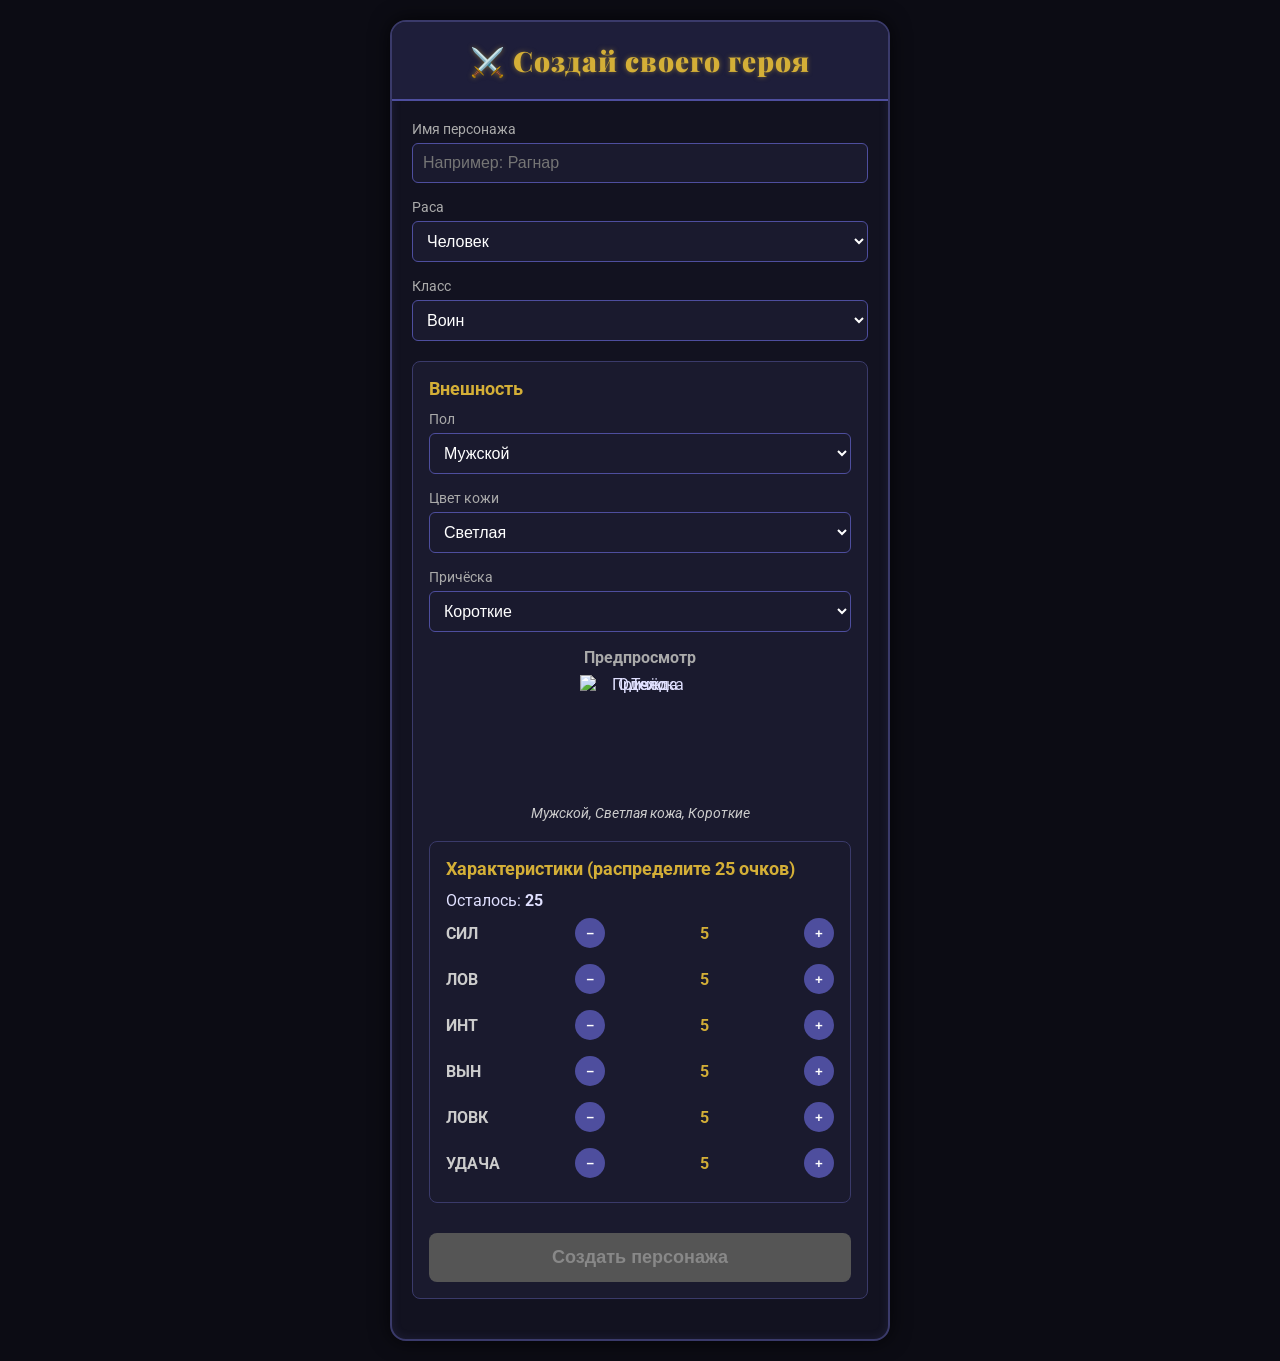
==== commit 981dd495: "?" ====
--- a/webapp/index.html
+++ b/webapp/index.html
@@ -3,71 +3,136 @@
 <head>
     <meta charset="UTF-8" />
     <meta name="viewport" content="width=device-width, initial-scale=1.0"/>
-    <title>Ролевая игра</title>
+    <title>Создание персонажа</title>
     <link rel="stylesheet" href="style.css" />
+    <!-- Готический шрифт -->
+    <link href="https://fonts.googleapis.com/css2?family=Playfair+Display:wght@900&family=Roboto:wght@300;400&display=swap" rel="stylesheet">
 </head>
 <body>
-    <div class="container">
-        <!-- Шапка -->
-        <header>
-            <h1 id="player-name">Игрок</h1>
-            <div class="level-bar">
-                <span>Уровень <strong id="player-level">1</strong></span>
-                <div class="exp-container">
-                    <div class="exp-bar" id="exp-bar"></div>
+    <div class="exile-container">
+        <header class="exile-header">
+            <h1>⚔️ Создай своего героя</h1>
+        </header>
+
+        <main class="creation-form">
+            <!-- Имя -->
+            <div class="input-group">
+                <label>Имя персонажа</label>
+                <input type="text" id="char-name" placeholder="Например: Рагнар" maxlength="16" required />
+            </div>
+
+            <!-- Раса -->
+            <div class="input-group">
+                <label>Раса</label>
+                <select id="char-race">
+                    <option value="Человек">Человек</option>
+                    <option value="Эльф">Эльф</option>
+                    <option value="Орк">Орк</option>
+                    <option value="Гном">Гном</option>
+                </select>
+            </div>
+
+            <!-- Класс -->
+            <div class="input-group">
+                <label>Класс</label>
+                <select id="char-class">
+                    <option value="Воин">Воин</option>
+                    <option value="Маг">Маг</option>
+                    <option value="Разбойник">Разбойник</option>
+                    <option value="Жрец">Жрец</option>
+                </select>
+            </div>
+
+            <!-- Внешность -->
+            <div class="appearance-section">
+                <h3>Внешность</h3>
+
+                <div class="input-group">
+                    <label>Пол</label>
+                    <select id="char-gender">
+                        <option value="Мужской">Мужской</option>
+                        <option value="Женский">Женский</option>
+                    </select>
+                </div>
+
+                <div class="input-group">
+                    <label>Цвет кожи</label>
+                    <select id="char-skin">
+                        <option value="Светлая">Светлая</option>
+                        <option value="Средняя">Средняя</option>
+                        <option value="Тёмная">Тёмная</option>
+                    </select>
+                </div>
+
+                <div class="input-group">
+                    <label>Причёска</label>
+                    <select id="char-hair">
+                        <option value="Короткие">Короткие</option>
+                        <option value="Длинные">Длинные</option>
+                        <option value="Лысый">Лысый</option>
+                        <option value="Косы">Косы</option>
+                    </select>
+                </div>
+
+                <!-- Предпросмотр -->
+                <div class="preview-box">
+                    <h4>Предпросмотр</h4>
+                    <div id="character-preview" class="character-container">
+                        <img id="body-sprite" class="sprite-layer" src="" alt="Тело"/>
+                        <img id="hair-sprite" class="sprite-layer" src="" alt="Причёска"/>
+                        <img id="class-sprite" class="sprite-layer" src="" alt="Одежда"/>
+                    </div>
+                    <p id="preview-desc">Герой, Мужской, Светлая кожа, Короткие волосы</p>
+                </div>
+
+            <!-- Характеристики -->
+            <div class="stats-grid">
+                <h3>Характеристики (распределите 25 очков)</h3>
+                <p>Осталось: <strong id="points-left">25</strong></p>
+
+                <div class="stat-row">
+                    <label>СИЛ</label>
+                    <button onclick="decStat('STR')">−</button>
+                    <span id="str">5</span>
+                    <button onclick="incStat('STR')">+</button>
+                </div>
+                <div class="stat-row">
+                    <label>ЛОВ</label>
+                    <button onclick="decStat('AGI')">−</button>
+                    <span id="agi">5</span>
+                    <button onclick="incStat('AGI')">+</button>
+                </div>
+                <div class="stat-row">
+                    <label>ИНТ</label>
+                    <button onclick="decStat('INT')">−</button>
+                    <span id="int">5</span>
+                    <button onclick="incStat('INT')">+</button>
+                </div>
+                <div class="stat-row">
+                    <label>ВЫН</label>
+                    <button onclick="decStat('VIT')">−</button>
+                    <span id="vit">5</span>
+                    <button onclick="incStat('VIT')">+</button>
+                </div>
+                <div class="stat-row">
+                    <label>ЛОВК</label>
+                    <button onclick="decStat('DEX')">−</button>
+                    <span id="dex">5</span>
+                    <button onclick="incStat('DEX')">+</button>
+                </div>
+                <div class="stat-row">
+                    <label>УДАЧА</label>
+                    <button onclick="decStat('LUK')">−</button>
+                    <span id="luk">5</span>
+                    <button onclick="incStat('LUK')">+</button>
                 </div>
             </div>
-            <p>Золото: <strong id="gold">0</strong></p>
-        </header>
 
-        <!-- Характеристики -->
-        <section class="stats">
-            <h2>Характеристики</h2>
-            <div class="stat-row">
-                <label>СИЛ</label>
-                <span id="str">1</span>
-                <button onclick="upgradeStat('STR')">+</button>
-            </div>
-            <div class="stat-row">
-                <label>ЛОВ</label>
-                <span id="agi">1</span>
-                <button onclick="upgradeStat('AGI')">+</button>
-            </div>
-            <div class="stat-row">
-                <label>ИНТ</label>
-                <span id="int">1</span>
-                <button onclick="upgradeStat('INT')">+</button>
-            </div>
-            <div class="stat-row">
-                <label>ВЫН</label>
-                <span id="vit">1</span>
-                <button onclick="upgradeStat('VIT')">+</button>
-            </div>
-            <div class="stat-row">
-                <label>ЛОВК</label>
-                <span id="dex">1</span>
-                <button onclick="upgradeStat('DEX')">+</button>
-            </div>
-            <div class="stat-row">
-                <label>УДАЧА</label>
-                <span id="luk">1</span>
-                <button onclick="upgradeStat('LUK')">+</button>
-            </div>
-        </section>
-
-        <!-- Инвентарь -->
-        <section class="inventory">
-            <h2>Инвентарь</h2>
-            <button onclick="buyItem('health_potion')">Купить зелье здоровья (+50 HP) — 100💰</button>
-            <button onclick="buyItem('mana_potion')">Купить зелье маны — 80💰</button>
-            <div id="inventory-items"></div>
-        </section>
-
-        <!-- Бой -->
-        <section class="battle">
-            <h2>Бой</h2>
-            <button onclick="startBattle()">Сражаться!</button>
-        </section>
+            <!-- Кнопка создания -->
+            <button id="create-btn" class="create-button" onclick="createCharacter()">
+                Создать персонажа
+            </button>
+        </main>
     </div>
 
     <script src="script.js"></script>
--- a/webapp/style.css
+++ b/webapp/style.css
@@ -1,97 +1,210 @@
 * {
     box-sizing: border-box;
+    margin: 0;
+    padding: 0;
 }
 
 body {
-    font-family: 'Segoe UI', Tahoma, Geneva, Verdana, sans-serif;
-    background: #0f0f1a;
+    font-family: 'Roboto', sans-serif;
+    background: #0c0c14;
     color: #e0e0ff;
-    margin: 0;
+    display: flex;
+    justify-content: center;
+    align-items: flex-start;
+    min-height: 100vh;
     padding: 20px;
 }
 
-.container {
-    max-width: 600px;
-    margin: 0 auto;
-    background: #1a1a2e;
-    border-radius: 12px;
+.exile-container {
+    width: 100%;
+    max-width: 500px;
+    background: #121220;
+    border: 2px solid #3a3a6a;
+    border-radius: 16px;
+    overflow: hidden;
+    box-shadow: 0 0 20px rgba(0, 0, 0, 0.7), inset 0 0 10px rgba(80, 80, 150, 0.2);
+}
+
+.exile-header {
+    background: #1e1e3a;
     padding: 20px;
-    box-shadow: 0 4px 15px rgba(0, 0, 0, 0.5);
-}
-
-header {
     text-align: center;
-    margin-bottom: 20px;
     border-bottom: 2px solid #4e4e9e;
-    padding-bottom: 10px;
-}
-
-.level-bar {
+}
+
+.exile-header h1 {
+    font-family: 'Playfair Display', serif;
+    font-size: 28px;
+    font-weight: 900;
+    letter-spacing: 1px;
+    color: #d4af37;
+    text-shadow: 0 0 5px rgba(212, 175, 55, 0.5);
+}
+
+.creation-form {
+    padding: 20px;
+}
+
+.input-group {
+    margin-bottom: 16px;
+}
+
+.input-group label {
+    display: block;
+    margin-bottom: 6px;
+    color: #aaa;
+    font-size: 14px;
+}
+
+input[type="text"], select {
+    width: 100%;
+    padding: 10px;
+    background: #1a1a2e;
+    border: 1px solid #4e4e9e;
+    border-radius: 6px;
+    color: white;
+    font-size: 16px;
+}
+
+.stats-grid {
+    background: #1a1a2e;
+    padding: 16px;
+    border-radius: 8px;
+    border: 1px solid #3a3a6a;
+    margin: 20px 0;
+}
+
+.stats-grid h3 {
+    margin-bottom: 10px;
+    color: #d4af37;
+    font-size: 18px;
+}
+
+.stat-row {
     display: flex;
     align-items: center;
-    gap: 10px;
-    margin: 10px 0;
-}
-
-.exp-container {
-    flex-grow: 1;
-    height: 12px;
-    background: #333;
-    border-radius: 6px;
-    overflow: hidden;
-}
-
-.exp-bar {
-    height: 100%;
-    width: 0%;
-    background: linear-gradient(90deg, #4CAF50, #8BC34A);
-    transition: width 0.4s ease;
-}
-
-.stats .stat-row {
-    display: flex;
     justify-content: space-between;
-    align-items: center;
-    padding: 10px;
-    background: #2c2c54;
-    margin: 8px 0;
-    border-radius: 8px;
-    font-weight: bold;
-}
-
-.stats label {
-    color: #aaa;
-}
-
-.stats button {
+    padding: 8px 0;
+}
+
+.stat-row label {
+    width: 40px;
+    font-weight: bold;
+    color: #ccc;
+}
+
+.stat-row button {
+    width: 30px;
+    height: 30px;
     background: #4e4e9e;
     color: white;
     border: none;
-    padding: 6px 12px;
-    border-radius: 6px;
+    border-radius: 50%;
     cursor: pointer;
-}
-
-.stats button:hover {
+    font-weight: bold;
+}
+
+.stat-row button:hover {
     background: #6a6abf;
 }
 
-.inventory, .battle {
-    margin-top: 20px;
-}
-
-.inventory button, .battle button {
-    width: 100%;
-    padding: 12px;
-    background: #3a3a7d;
-    color: white;
+.stat-row span {
+    width: 20px;
+    text-align: center;
+    font-weight: bold;
+    color: #d4af37;
+}
+
+.appearance-section {
+    background: #1a1a2e;
+    padding: 16px;
+    border-radius: 8px;
+    border: 1px solid #3a3a6a;
+    margin: 20px 0;
+}
+
+.appearance-section h3 {
+    color: #d4af37;
+    margin-bottom: 12px;
+    font-size: 18px;
+}
+
+.preview-box {
+    margin-top: 16px;
+    text-align: center;
+}
+
+.preview-box h4 {
+    color: #aaa;
+    margin-bottom: 8px;
+}
+
+.character-sprite {
+    width: 120px;
+    height: 120px;
+    background: url('https://i.imgur.com/9uRqJ5T.png') no-repeat center;
+    background-size: contain;
+    margin: 0 auto 10px;
+    border: 2px solid #4e4e9e;
+    border-radius: 8px;
+}
+
+#preview-desc {
+    font-size: 14px;
+    color: #ccc;
+    font-style: italic;
+}
+
+
+.create-button {
+    width: 100%;
+    padding: 14px;
+    background: linear-gradient(to right, #d4af37, #b8860b);
+    color: #000;
+    font-size: 18px;
+    font-weight: bold;
     border: none;
     border-radius: 8px;
     cursor: pointer;
-    font-size: 16px;
-    margin-bottom: 10px;
-}
-
-.inventory button:hover {
-    background: #5a5aa0;
+    margin-top: 10px;
+    transition: all 0.3s;
+}
+
+.create-button:hover {
+    background: linear-gradient(to right, #ffd700, #daa520);
+    transform: translateY(-2px);
+    box-shadow: 0 4px 10px rgba(212, 175, 55, 0.4);
+}
+
+.create-button:disabled {
+    background: #555;
+    color: #888;
+    cursor: not-allowed;
+    transform: none;
+    box-shadow: none;
+}
+
+
+.character-container {
+    position: relative;
+    width: 120px;
+    height: 120px;
+    margin: 0 auto 10px;
+}
+
+.sprite-layer {
+    position: absolute;
+    top: 0;
+    left: 0;
+    width: 100%;
+    height: 100%;
+    object-fit: contain;
+}
+
+.appearance-section {
+    background: #1a1a2e;
+    padding: 16px;
+    border-radius: 8px;
+    border: 1px solid #3a3a6a;
+    margin: 20px 0;
 }
